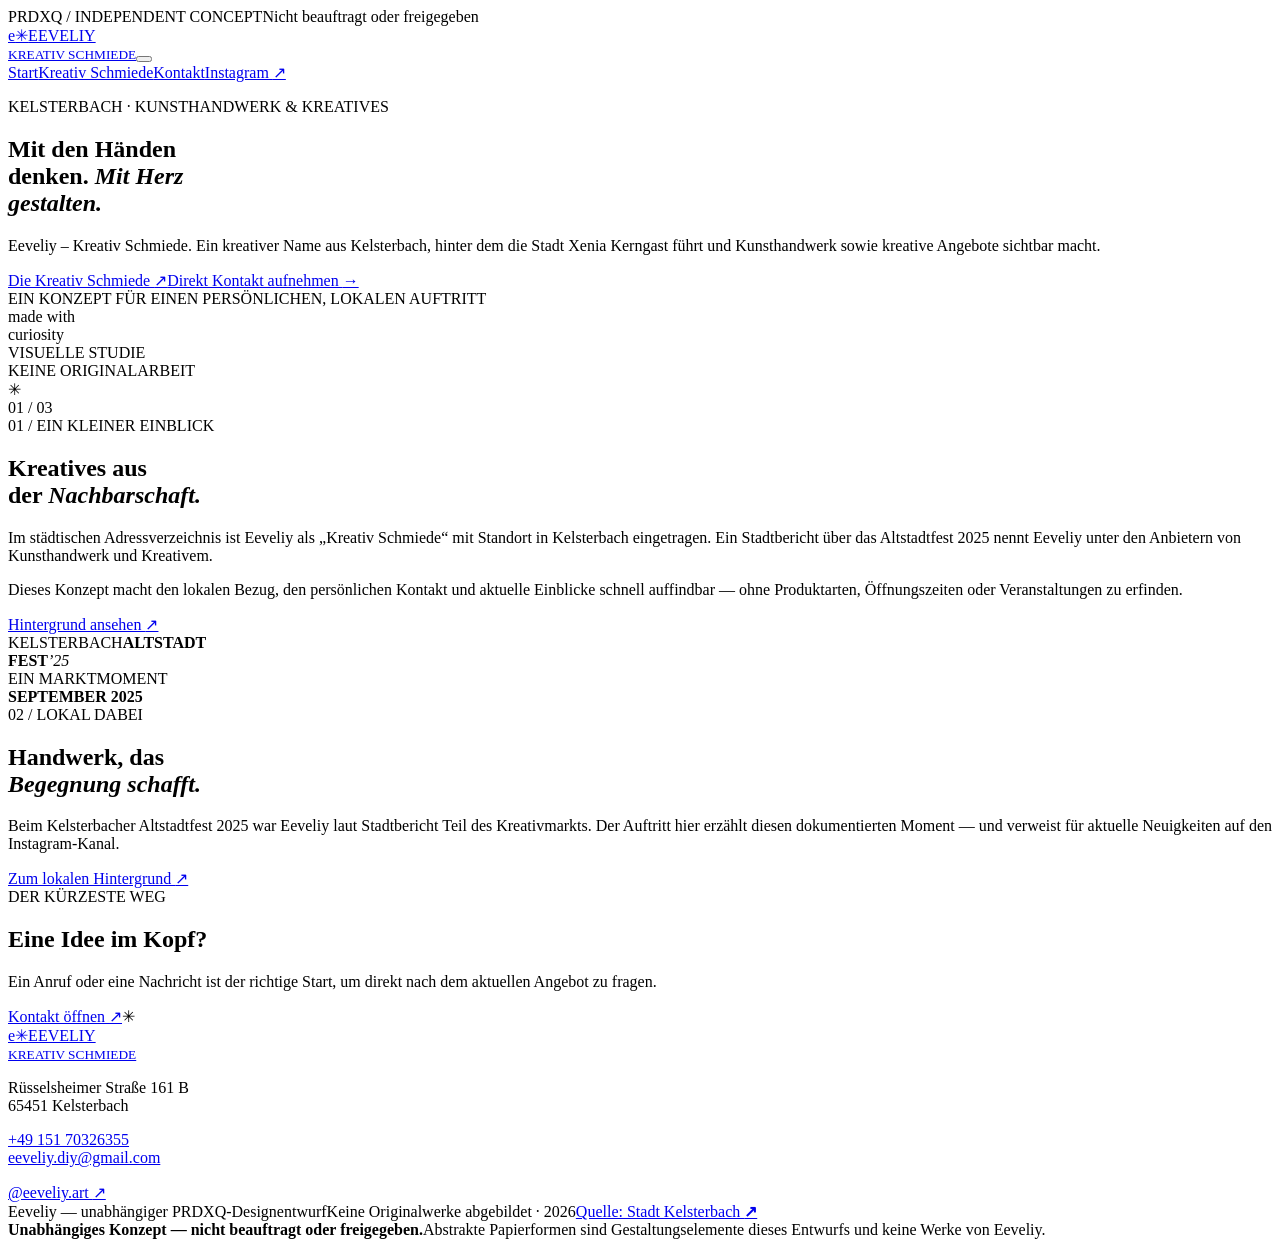
==== index.html @ 1a751668 "Add Eeveliy concept index.html" ====
<!doctype html>
<html lang="de">
<head><meta charset="utf-8"><meta name="viewport" content="width=device-width, initial-scale=1"><meta name="theme-color" content="#f5eadb"><meta name="description" content="Unabhängiges PRDXQ-Websitekonzept für Eeveliy – Kreativ Schmiede in Kelsterbach."><title>Eeveliy — Kreativ Schmiede | PRDXQ Konzept</title><link rel="icon" href="favicon.svg" type="image/svg+xml"><link rel="stylesheet" href="styles.css"></head>
<body><div class="concept-bar"><span>PRDXQ / INDEPENDENT CONCEPT</span><span>Nicht beauftragt oder freigegeben</span></div>
<header class="header"><a class="wordmark" href="index.html" aria-label="Eeveliy Startseite"><span class="wordmark-symbol">e<span>✳</span></span><span class="wordmark-name">EEVELIY<br><small>KREATIV SCHMIEDE</small></span></a><button class="menu-toggle" aria-expanded="false" aria-controls="main-nav" aria-label="Menü öffnen"><i></i><i></i></button><nav class="nav" id="main-nav" aria-label="Hauptnavigation"><a class="current" href="index.html">Start</a><a href="studio.html">Kreativ Schmiede</a><a href="kontakt.html">Kontakt</a><a class="nav-social" href="https://www.instagram.com/eeveliy.art/" target="_blank" rel="noopener">Instagram <span>↗</span></a></nav></header>
<main><section class="hero"><div class="hero-copy"><p class="eyebrow"><span class="dot"></span> KELSTERBACH · KUNSTHANDWERK & KREATIVES</p><h1>Mit den Händen<br>denken. <em>Mit Herz</em><br><em>gestalten.</em></h1><p class="hero-text">Eeveliy – Kreativ Schmiede. Ein kreativer Name aus Kelsterbach, hinter dem die Stadt Xenia Kerngast führt und Kunsthandwerk sowie kreative Angebote sichtbar macht.</p><div class="hero-links"><a class="button button-violet" href="studio.html">Die Kreativ Schmiede <span>↗</span></a><a class="link-arrow" href="kontakt.html">Direkt Kontakt aufnehmen <span>→</span></a></div><div class="hero-credit">EIN KONZEPT FÜR EINEN PERSÖNLICHEN, LOKALEN AUFTRITT</div></div><div class="hero-visual" aria-label="Abstrakte Illustration aus Papierformen, keine Originalarbeiten des Studios"><div class="sun-shape"></div><div class="paper paper-a"></div><div class="paper paper-b"></div><div class="paper paper-c"></div><div class="flower flower-one"><i></i><i></i><i></i><i></i><i></i><b></b></div><div class="flower flower-two"><i></i><i></i><i></i><i></i><i></i><b></b></div><div class="visual-scribble">made with<br>curiosity</div><div class="visual-note">VISUELLE STUDIE<br>KEINE ORIGINALARBEIT</div><span class="visual-star">✳</span></div><div class="hero-number">01 / 03</div></section>
<section class="manifesto"><div class="eyebrow eyebrow-dark">01 / EIN KLEINER EINBLICK</div><div class="manifesto-grid"><h2>Kreatives aus<br>der <em>Nachbarschaft.</em></h2><div><p>Im städtischen Adressverzeichnis ist Eeveliy als „Kreativ Schmiede“ mit Standort in Kelsterbach eingetragen. Ein Stadtbericht über das Altstadtfest 2025 nennt Eeveliy unter den Anbietern von Kunsthandwerk und Kreativem.</p><p>Dieses Konzept macht den lokalen Bezug, den persönlichen Kontakt und aktuelle Einblicke schnell auffindbar — ohne Produktarten, Öffnungszeiten oder Veranstaltungen zu erfinden.</p><a class="link-arrow link-dark" href="studio.html">Hintergrund ansehen <span>↗</span></a></div></div></section>
<section class="market-story"><div class="market-art"><div class="market-ticket"><span>KELSTERBACH</span><strong>ALTSTADT<br>FEST</strong><i>’25</i></div><div class="market-circle"></div><div class="market-flower"></div><div class="market-caption">EIN MARKTMOMENT<br><b>SEPTEMBER 2025</b></div></div><div class="market-copy"><div class="eyebrow eyebrow-dark">02 / LOKAL DABEI</div><h2>Handwerk, das<br><em>Begegnung schafft.</em></h2><p>Beim Kelsterbacher Altstadtfest 2025 war Eeveliy laut Stadtbericht Teil des Kreativmarkts. Der Auftritt hier erzählt diesen dokumentierten Moment — und verweist für aktuelle Neuigkeiten auf den Instagram-Kanal.</p><a class="button button-outline-dark" href="studio.html#markt">Zum lokalen Hintergrund <span>↗</span></a></div></section>
<section class="cta-band"><div><div class="eyebrow">DER KÜRZESTE WEG</div><h2>Eine Idee im Kopf?</h2><p>Ein Anruf oder eine Nachricht ist der richtige Start, um direkt nach dem aktuellen Angebot zu fragen.</p></div><a class="button button-cream" href="kontakt.html">Kontakt öffnen <span>↗</span></a><span class="cta-star">✳</span></section></main>
<footer class="footer"><div class="footer-top"><a class="wordmark wordmark-light" href="index.html"><span class="wordmark-symbol">e<span>✳</span></span><span class="wordmark-name">EEVELIY<br><small>KREATIV SCHMIEDE</small></span></a><p>Rüsselsheimer Straße 161 B<br>65451 Kelsterbach</p><p><a href="tel:+4915170326355">+49 151 70326355</a><br><a href="mailto:eeveliy.diy@gmail.com">eeveliy.diy@gmail.com</a></p><a class="footer-social" href="https://www.instagram.com/eeveliy.art/" target="_blank" rel="noopener">@eeveliy.art <span>↗</span></a></div><div class="footer-bottom"><span>Eeveliy — unabhängiger PRDXQ-Designentwurf</span><span>Keine Originalwerke abgebildet · 2026</span><a href="https://kelsterbach.de/Wirtschaft-Gewerbe/Branchen-und-Firmen/" target="_blank" rel="noopener">Quelle: Stadt Kelsterbach <b>↗</b></a></div></footer><aside class="concept-note"><strong>Unabhängiges Konzept — nicht beauftragt oder freigegeben.</strong><span>Abstrakte Papierformen sind Gestaltungselemente dieses Entwurfs und keine Werke von Eeveliy.</span></aside><script src="script.js" defer></script></body></html>
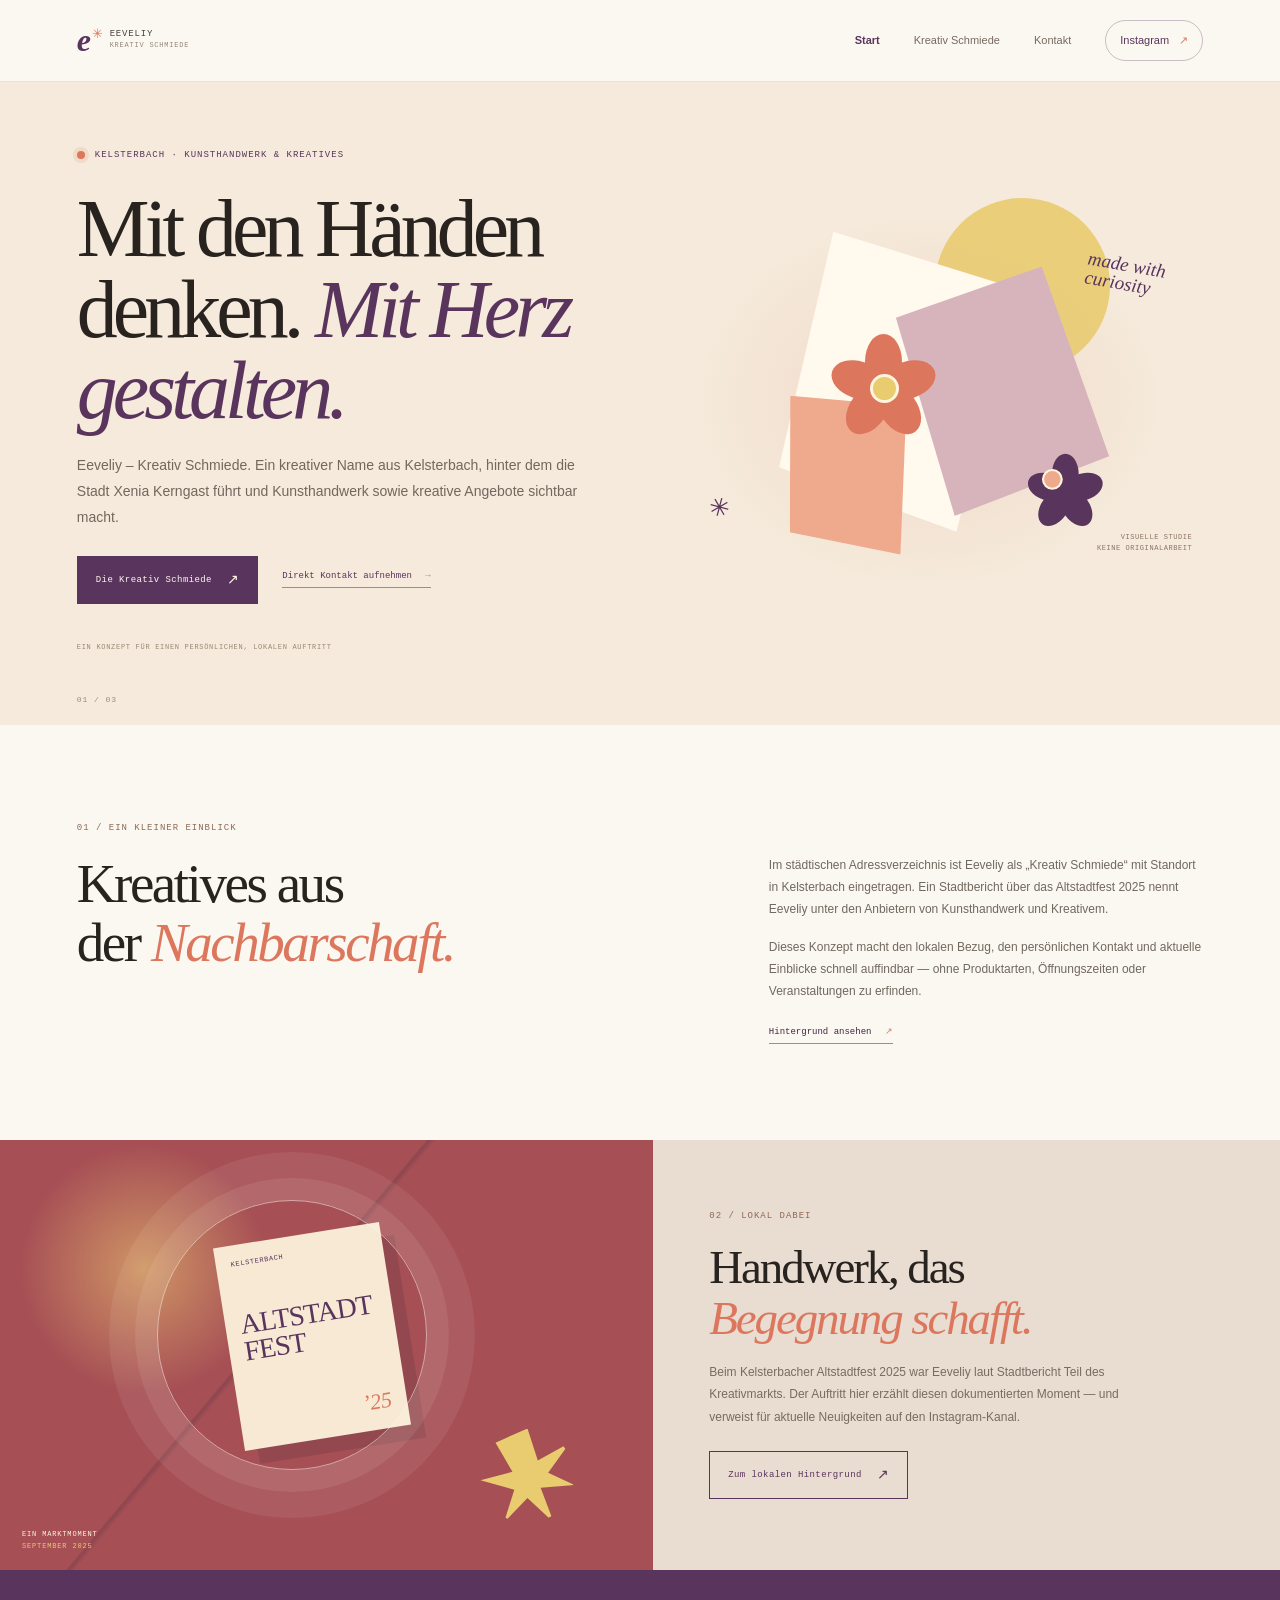
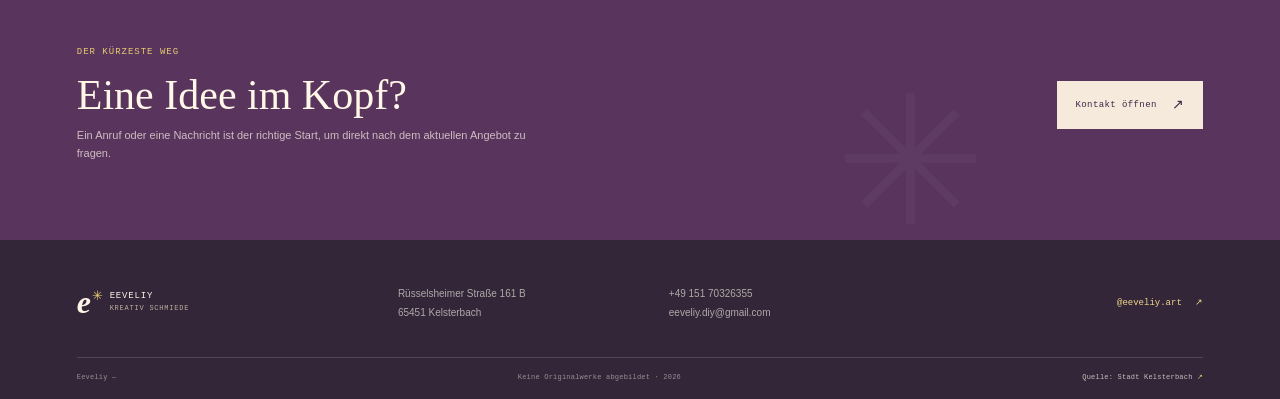
==== commit 026cb668: "Remove visible concept labels for client presentation" ====
--- a/index.html
+++ b/index.html
@@ -1,11 +1,11 @@
 <!doctype html>
 <html lang="de">
 <head><meta charset="utf-8"><meta name="viewport" content="width=device-width, initial-scale=1"><meta name="theme-color" content="#f5eadb"><meta name="description" content="Unabhängiges PRDXQ-Websitekonzept für Eeveliy – Kreativ Schmiede in Kelsterbach."><title>Eeveliy — Kreativ Schmiede | PRDXQ Konzept</title><link rel="icon" href="favicon.svg" type="image/svg+xml"><link rel="stylesheet" href="styles.css"></head>
-<body><div class="concept-bar"><span>PRDXQ / INDEPENDENT CONCEPT</span><span>Nicht beauftragt oder freigegeben</span></div>
+<body>
 <header class="header"><a class="wordmark" href="index.html" aria-label="Eeveliy Startseite"><span class="wordmark-symbol">e<span>✳</span></span><span class="wordmark-name">EEVELIY<br><small>KREATIV SCHMIEDE</small></span></a><button class="menu-toggle" aria-expanded="false" aria-controls="main-nav" aria-label="Menü öffnen"><i></i><i></i></button><nav class="nav" id="main-nav" aria-label="Hauptnavigation"><a class="current" href="index.html">Start</a><a href="studio.html">Kreativ Schmiede</a><a href="kontakt.html">Kontakt</a><a class="nav-social" href="https://www.instagram.com/eeveliy.art/" target="_blank" rel="noopener">Instagram <span>↗</span></a></nav></header>
 <main><section class="hero"><div class="hero-copy"><p class="eyebrow"><span class="dot"></span> KELSTERBACH · KUNSTHANDWERK & KREATIVES</p><h1>Mit den Händen<br>denken. <em>Mit Herz</em><br><em>gestalten.</em></h1><p class="hero-text">Eeveliy – Kreativ Schmiede. Ein kreativer Name aus Kelsterbach, hinter dem die Stadt Xenia Kerngast führt und Kunsthandwerk sowie kreative Angebote sichtbar macht.</p><div class="hero-links"><a class="button button-violet" href="studio.html">Die Kreativ Schmiede <span>↗</span></a><a class="link-arrow" href="kontakt.html">Direkt Kontakt aufnehmen <span>→</span></a></div><div class="hero-credit">EIN KONZEPT FÜR EINEN PERSÖNLICHEN, LOKALEN AUFTRITT</div></div><div class="hero-visual" aria-label="Abstrakte Illustration aus Papierformen, keine Originalarbeiten des Studios"><div class="sun-shape"></div><div class="paper paper-a"></div><div class="paper paper-b"></div><div class="paper paper-c"></div><div class="flower flower-one"><i></i><i></i><i></i><i></i><i></i><b></b></div><div class="flower flower-two"><i></i><i></i><i></i><i></i><i></i><b></b></div><div class="visual-scribble">made with<br>curiosity</div><div class="visual-note">VISUELLE STUDIE<br>KEINE ORIGINALARBEIT</div><span class="visual-star">✳</span></div><div class="hero-number">01 / 03</div></section>
 <section class="manifesto"><div class="eyebrow eyebrow-dark">01 / EIN KLEINER EINBLICK</div><div class="manifesto-grid"><h2>Kreatives aus<br>der <em>Nachbarschaft.</em></h2><div><p>Im städtischen Adressverzeichnis ist Eeveliy als „Kreativ Schmiede“ mit Standort in Kelsterbach eingetragen. Ein Stadtbericht über das Altstadtfest 2025 nennt Eeveliy unter den Anbietern von Kunsthandwerk und Kreativem.</p><p>Dieses Konzept macht den lokalen Bezug, den persönlichen Kontakt und aktuelle Einblicke schnell auffindbar — ohne Produktarten, Öffnungszeiten oder Veranstaltungen zu erfinden.</p><a class="link-arrow link-dark" href="studio.html">Hintergrund ansehen <span>↗</span></a></div></div></section>
 <section class="market-story"><div class="market-art"><div class="market-ticket"><span>KELSTERBACH</span><strong>ALTSTADT<br>FEST</strong><i>’25</i></div><div class="market-circle"></div><div class="market-flower"></div><div class="market-caption">EIN MARKTMOMENT<br><b>SEPTEMBER 2025</b></div></div><div class="market-copy"><div class="eyebrow eyebrow-dark">02 / LOKAL DABEI</div><h2>Handwerk, das<br><em>Begegnung schafft.</em></h2><p>Beim Kelsterbacher Altstadtfest 2025 war Eeveliy laut Stadtbericht Teil des Kreativmarkts. Der Auftritt hier erzählt diesen dokumentierten Moment — und verweist für aktuelle Neuigkeiten auf den Instagram-Kanal.</p><a class="button button-outline-dark" href="studio.html#markt">Zum lokalen Hintergrund <span>↗</span></a></div></section>
 <section class="cta-band"><div><div class="eyebrow">DER KÜRZESTE WEG</div><h2>Eine Idee im Kopf?</h2><p>Ein Anruf oder eine Nachricht ist der richtige Start, um direkt nach dem aktuellen Angebot zu fragen.</p></div><a class="button button-cream" href="kontakt.html">Kontakt öffnen <span>↗</span></a><span class="cta-star">✳</span></section></main>
-<footer class="footer"><div class="footer-top"><a class="wordmark wordmark-light" href="index.html"><span class="wordmark-symbol">e<span>✳</span></span><span class="wordmark-name">EEVELIY<br><small>KREATIV SCHMIEDE</small></span></a><p>Rüsselsheimer Straße 161 B<br>65451 Kelsterbach</p><p><a href="tel:+4915170326355">+49 151 70326355</a><br><a href="mailto:eeveliy.diy@gmail.com">eeveliy.diy@gmail.com</a></p><a class="footer-social" href="https://www.instagram.com/eeveliy.art/" target="_blank" rel="noopener">@eeveliy.art <span>↗</span></a></div><div class="footer-bottom"><span>Eeveliy — unabhängiger PRDXQ-Designentwurf</span><span>Keine Originalwerke abgebildet · 2026</span><a href="https://kelsterbach.de/Wirtschaft-Gewerbe/Branchen-und-Firmen/" target="_blank" rel="noopener">Quelle: Stadt Kelsterbach <b>↗</b></a></div></footer><aside class="concept-note"><strong>Unabhängiges Konzept — nicht beauftragt oder freigegeben.</strong><span>Abstrakte Papierformen sind Gestaltungselemente dieses Entwurfs und keine Werke von Eeveliy.</span></aside><script src="script.js" defer></script></body></html>
+<footer class="footer"><div class="footer-top"><a class="wordmark wordmark-light" href="index.html"><span class="wordmark-symbol">e<span>✳</span></span><span class="wordmark-name">EEVELIY<br><small>KREATIV SCHMIEDE</small></span></a><p>Rüsselsheimer Straße 161 B<br>65451 Kelsterbach</p><p><a href="tel:+4915170326355">+49 151 70326355</a><br><a href="mailto:eeveliy.diy@gmail.com">eeveliy.diy@gmail.com</a></p><a class="footer-social" href="https://www.instagram.com/eeveliy.art/" target="_blank" rel="noopener">@eeveliy.art <span>↗</span></a></div><div class="footer-bottom"><span>Eeveliy — </span><span>Keine Originalwerke abgebildet · 2026</span><a href="https://kelsterbach.de/Wirtschaft-Gewerbe/Branchen-und-Firmen/" target="_blank" rel="noopener">Quelle: Stadt Kelsterbach <b>↗</b></a></div></footer><script src="script.js" defer></script></body></html>
 
--- a/styles.css
+++ b/styles.css
@@ -0,0 +1,11 @@
+:root{--ink:#28231f;--plum:#59345d;--plum-dark:#402646;--coral:#dc775e;--coral-light:#efaa8d;--lemon:#e9cb70;--cream:#f5eadb;--paper:#fbf8f1;--muted:#81756b;--line:#dfd5c8;--max:1220px;--serif:'Iowan Old Style','Palatino Linotype',Georgia,serif;--sans:'Trebuchet MS',Arial,sans-serif;--mono:Consolas,'Courier New',monospace}
+*{box-sizing:border-box}html{scroll-behavior:smooth;scroll-padding-top:100px}body{margin:0;background:var(--paper);color:var(--ink);font:15px/1.65 var(--sans);-webkit-font-smoothing:antialiased}a{color:inherit;text-decoration:none}button{font:inherit}::selection{background:var(--lemon);color:var(--plum-dark)}.concept-bar{min-height:28px;background:var(--plum);color:#fff9ef;display:flex;justify-content:center;align-items:center;gap:16px;padding:4px 16px;font:8px var(--mono);letter-spacing:.09em;text-transform:uppercase}.concept-bar span+span:before{content:'✳';margin-right:16px;color:var(--lemon)}.header{height:82px;padding:0 max(calc((100vw - var(--max))/2),6vw);display:flex;align-items:center;justify-content:space-between;border-bottom:1px solid rgba(64,38,70,.1);background:rgba(251,248,241,.94);backdrop-filter:blur(14px);position:relative;z-index:5}.wordmark{display:flex;align-items:center;gap:10px}.wordmark-symbol{font:700 32px/.9 var(--serif);font-style:italic;color:var(--plum);letter-spacing:-.1em}.wordmark-symbol span{font:13px var(--sans);font-style:normal;color:var(--coral);vertical-align:top;margin-left:4px}.wordmark-name{font:9px/1.3 var(--mono);letter-spacing:.09em;color:#4a3e40}.wordmark-name small{font-size:7px;color:#95877a;letter-spacing:.11em}.nav{display:flex;align-items:center;gap:34px}.nav>a{font-size:11px;color:#756a61;transition:color .2s}.nav>a:hover,.nav>a.current{color:var(--plum);font-weight:bold}.nav .nav-social{border:1px solid rgba(89,52,93,.3);padding:10px 14px;border-radius:30px;color:var(--plum)}.nav-social span{color:var(--coral);margin-left:7px}.menu-toggle{display:none}
+.hero{min-height:615px;padding:68px max(calc((100vw - var(--max))/2),6vw) 74px;background:var(--cream);display:grid;grid-template-columns:1fr .95fr;align-items:center;position:relative;overflow:hidden}.hero-copy{position:relative;z-index:2;max-width:590px}.eyebrow{font:9px var(--mono);letter-spacing:.11em;color:var(--plum);display:flex;align-items:center;gap:10px;text-transform:uppercase}.dot{width:8px;height:8px;border-radius:50%;background:var(--coral);display:inline-block;box-shadow:0 0 0 4px rgba(220,119,94,.14)}h1,h2,h3,p{margin-top:0}h1{font:500 clamp(53px,6.4vw,83px)/.99 var(--serif);letter-spacing:-.06em;margin:28px 0 22px}h1 em,h2 em{font-style:italic;color:var(--plum)}.hero-text{font-size:14px;line-height:1.85;color:#73675e;max-width:510px;margin-bottom:25px}.hero-links{display:flex;align-items:center;gap:24px}.button{min-height:48px;display:inline-flex;align-items:center;gap:15px;padding:14px 18px;border:1px solid transparent;font:9px var(--mono);letter-spacing:.045em;transition:transform .2s,background .2s}.button:hover{transform:translateY(-2px)}.button span{font-size:14px}.button-violet{background:var(--plum);color:#fff8ed}.button-violet:hover{background:#704674}.button-outline-dark{border-color:var(--plum);color:var(--plum);background:transparent}.button-outline-dark:hover{background:rgba(89,52,93,.07)}.button-cream{background:var(--cream);color:var(--plum-dark)}.button-cream:hover{background:#fff}.link-arrow{font:9px var(--mono);border-bottom:1px solid var(--coral);padding-bottom:6px;color:var(--plum)}.link-arrow span{margin-left:8px;color:var(--coral)}.link-dark{color:var(--plum-dark)}.hero-credit{font:7px var(--mono);letter-spacing:.1em;color:#9a8875;margin-top:39px}.hero-number{position:absolute;left:max(calc((100vw - var(--max))/2),6vw);bottom:21px;font:8px var(--mono);letter-spacing:.12em;color:#9c8d7d}.hero-visual{height:440px;position:relative;margin-left:0;isolation:isolate}.hero-visual:before{content:'';position:absolute;inset:4%;background:radial-gradient(ellipse at center,rgba(220,119,94,.16),transparent 65%);z-index:-2}.sun-shape{position:absolute;width:175px;height:175px;border-radius:50%;background:var(--lemon);top:4%;right:17%;opacity:.9}.paper{position:absolute;filter:drop-shadow(12px 14px 0 rgba(64,38,70,.06));}.paper-a{width:210px;height:280px;left:25%;top:14%;background:#fff9ee;clip-path:polygon(10% 0,100% 11%,88% 100%,0 86%);transform:rotate(8deg)}.paper-b{width:192px;height:235px;left:46%;top:21%;background:#d7b4bc;clip-path:polygon(0 13%,79% 0,100% 84%,16% 100%);transform:rotate(-8deg)}.paper-c{width:125px;height:166px;left:24%;top:48%;background:var(--coral-light);clip-path:polygon(8% 0,100% 11%,87% 100%,0 82%);transform:rotate(-4deg)}.flower{position:absolute;border-radius:50%;width:108px;height:108px;left:32%;top:35%;display:grid;place-items:center;animation:float 7s ease-in-out infinite}.flower i{position:absolute;width:37px;height:55px;background:var(--coral);border-radius:80% 80% 40% 40%;left:35px;top:0;transform-origin:50% 54px}.flower i:nth-child(2){transform:rotate(72deg)}.flower i:nth-child(3){transform:rotate(144deg)}.flower i:nth-child(4){transform:rotate(216deg)}.flower i:nth-child(5){transform:rotate(288deg)}.flower b{position:relative;width:29px;height:29px;border-radius:50%;background:var(--lemon);border:3px solid #fff4dc}.flower-two{width:70px;height:70px;left:66%;top:60%;transform:scale(.72);animation-delay:-3s}.flower-two i{background:var(--plum)}.flower-two b{background:var(--coral-light)}.visual-scribble{position:absolute;right:7%;top:17%;font:italic 19px/1 var(--serif);color:var(--plum);transform:rotate(10deg)}.visual-note{position:absolute;right:2%;bottom:15%;font:7px/1.6 var(--mono);letter-spacing:.08em;color:#8b7566;text-align:right}.visual-star{position:absolute;left:10%;bottom:21%;font-size:25px;color:var(--plum);transform:rotate(15deg)}@keyframes float{0%,100%{transform:translateY(0) rotate(-4deg)}50%{transform:translateY(-8px) rotate(3deg)}}
+.manifesto{padding:98px max(calc((100vw - var(--max))/2),6vw);background:var(--paper)}.eyebrow-dark{color:#8e6a56}.manifesto-grid{display:grid;grid-template-columns:1fr .78fr;gap:12%;align-items:start;margin-top:21px}.manifesto h2,.market-copy h2,.fact-title h2,.record-copy h2,.studio-boundary h2{font:500 clamp(39px,4.3vw,57px)/1.08 var(--serif);letter-spacing:-.045em;margin:0}.manifesto h2 em,.market-copy h2 em,.fact-title h2 em,.record-copy h2 em,.studio-boundary h2 em{color:var(--coral);}.manifesto-grid>div p{font-size:12px;line-height:1.85;color:#71685f;margin-bottom:15px}.manifesto-grid .link-arrow{margin-top:4px}.market-story{display:grid;grid-template-columns:1.02fr .98fr;min-height:430px;background:#e9dcd1}.market-art{position:relative;overflow:hidden;background:#a64f55;min-height:380px}.market-art:before{content:'';position:absolute;inset:0;background:radial-gradient(circle at 22% 30%,rgba(241,207,114,.55),transparent 21%),linear-gradient(130deg,transparent 42%,rgba(61,40,58,.24) 42.3%,transparent 43%)}.market-circle{position:absolute;width:270px;height:270px;border:1px solid rgba(255,249,239,.52);border-radius:50%;top:14%;left:24%;box-shadow:0 0 0 22px rgba(255,249,239,.08),0 0 0 48px rgba(255,249,239,.07)}.market-ticket{position:absolute;top:22%;left:35%;width:168px;height:205px;background:#f7e9d3;transform:rotate(-9deg);box-shadow:13px 15px 0 rgba(56,35,48,.17);display:flex;flex-direction:column;justify-content:space-between;padding:15px;color:var(--plum)}.market-ticket span{font:7px var(--mono);letter-spacing:.09em}.market-ticket strong{font:500 28px/.94 var(--serif);letter-spacing:-.03em}.market-ticket i{align-self:end;font:italic 22px var(--serif);color:var(--coral)}.market-flower{position:absolute;right:12%;bottom:11%;width:94px;height:94px;border-radius:50%;background:var(--lemon);clip-path:polygon(50% 0,61% 34%,95% 15%,72% 47%,100% 60%,64% 63%,78% 100%,50% 74%,25% 100%,36% 65%,0 55%,34% 46%,16% 15%)}.market-caption{position:absolute;bottom:18px;left:22px;color:#fff3e5;font:7px/1.6 var(--mono);letter-spacing:.12em}.market-caption b{font-weight:400;color:var(--lemon)}.market-copy{align-self:center;padding:65px 9%}.market-copy h2{font-size:47px;margin:21px 0 18px}.market-copy p{font-size:12px;line-height:1.85;color:#786c61;max-width:440px;margin-bottom:23px}.cta-band{min-height:270px;display:flex;align-items:center;justify-content:space-between;gap:25px;background:var(--plum);color:#fff7e8;padding:55px max(calc((100vw - var(--max))/2),6vw);position:relative;overflow:hidden}.cta-band .eyebrow{color:var(--lemon)}.cta-band h2{font:500 42px/1.1 var(--serif);margin:15px 0 8px}.cta-band p{font-size:11px;color:rgba(255,248,237,.7);margin:0;max-width:450px}.cta-star{position:absolute;right:23%;bottom:-70px;font-size:180px;color:rgba(255,255,255,.035)}.footer{background:#322638;color:#f8eddf;padding:44px max(calc((100vw - var(--max))/2),6vw) 18px}.footer-top{display:grid;grid-template-columns:1.2fr 1fr 1.25fr .8fr;gap:20px;align-items:center;padding-bottom:35px}.wordmark-light .wordmark-symbol,.wordmark-light .wordmark-name{color:#fff4e7}.wordmark-light .wordmark-symbol span{color:var(--lemon)}.wordmark-light .wordmark-name small{color:#c0ad9c}.footer-top p{font-size:10px;line-height:1.9;color:rgba(255,248,237,.62);margin:0}.footer-top p a:hover,.footer-social:hover{color:var(--lemon)}.footer-social{font:9px var(--mono);justify-self:end;color:#f2d58b}.footer-social span{margin-left:8px}.footer-bottom{border-top:1px solid rgba(255,255,255,.14);display:flex;justify-content:space-between;gap:18px;padding-top:15px;font:7px var(--mono);letter-spacing:.03em;color:rgba(255,248,237,.5)}.footer-bottom a{color:rgba(255,248,237,.73)}.footer-bottom b{color:var(--lemon);font-weight:400}.concept-note{background:#28202d;color:rgba(255,248,237,.61);padding:12px max(calc((100vw - var(--max))/2),6vw);display:flex;align-items:center;gap:14px;font:7px/1.5 var(--mono)}.concept-note strong{color:var(--lemon);font-weight:400;white-space:nowrap;letter-spacing:.06em;text-transform:uppercase}
+.subhero{background:var(--cream);padding:61px max(calc((100vw - var(--max))/2),6vw) 50px;display:grid;grid-template-columns:1fr .9fr;align-items:center;min-height:470px;overflow:hidden}.subhero h1{font-size:70px;margin:24px 0 18px}.subhero .hero-text{max-width:450px}.breadcrumb{display:flex;gap:10px;font:8px var(--mono);color:#958476;margin-top:23px}.breadcrumb a{color:var(--plum)}.breadcrumb span:nth-child(2){color:var(--coral)}.studio-graphic{height:330px;position:relative;background:#ede0cf;overflow:hidden;border:1px solid rgba(89,52,93,.16)}.studio-graphic:before{content:'';position:absolute;inset:0;background-image:linear-gradient(rgba(89,52,93,.06) 1px,transparent 1px),linear-gradient(90deg,rgba(89,52,93,.06) 1px,transparent 1px);background-size:28px 28px}.ink-circle{width:190px;height:190px;background:var(--plum);border-radius:50%;position:absolute;left:28%;top:19%;box-shadow:40px 27px 0 -9px var(--coral),-53px 40px 0 -14px var(--lemon)}.studio-ribbon{position:absolute;font:8px var(--mono);letter-spacing:.16em;color:#fff3de;background:var(--coral);padding:8px 13px;transform:rotate(-13deg)}.ribbon-one{top:22%;left:14%}.ribbon-two{right:9%;bottom:23%;background:var(--plum);transform:rotate(8deg)}.studio-stamp{position:absolute;right:20%;top:26%;width:73px;height:73px;border:1px solid var(--lemon);border-radius:50%;display:grid;place-content:center;text-align:center;font:8px/1.15 var(--mono);color:var(--cream);transform:rotate(10deg)}.studio-stamp b{font-size:16px;color:var(--lemon)}.studio-gridline{position:absolute;bottom:0;left:13%;width:75%;height:1px;background:rgba(89,52,93,.5)}.studio-facts{padding:91px max(calc((100vw - var(--max))/2),6vw);display:grid;grid-template-columns:.8fr 1fr;gap:12%}.fact-title h2{margin-top:20px}.facts-list{border-top:1px solid var(--line)}.fact-row{display:grid;grid-template-columns:38px 1fr;gap:15px;padding:18px 0;border-bottom:1px solid var(--line)}.fact-row>span{font:9px var(--mono);color:var(--coral);padding-top:3px}.fact-row b{font:500 16px var(--serif);color:var(--plum-dark)}.fact-row p{font-size:11px;color:#7a6f65;margin:6px 0 0;line-height:1.7}.market-record{background:#e7dcd1;display:grid;grid-template-columns:.55fr 1fr .7fr;align-items:center;gap:5%;padding:68px max(calc((100vw - var(--max))/2),6vw)}.record-date{display:flex;flex-direction:column;gap:7px;color:#8b7466;font:8px var(--mono);letter-spacing:.09em}.record-date b{font:500 62px/1 var(--serif);color:var(--plum)}.record-copy h2{font-size:43px;margin:17px 0}.record-copy p{font-size:11px;line-height:1.85;color:#76695f;max-width:510px}.record-art{height:220px;position:relative;background:#d38566;overflow:hidden}.record-oval{position:absolute;border:1px solid rgba(255,249,239,.7);border-radius:50%}.oval-one{width:230px;height:110px;left:4%;top:25%;transform:rotate(38deg)}.oval-two{width:230px;height:110px;right:2%;bottom:15%;transform:rotate(-31deg)}.record-art span{position:absolute;left:24%;top:36%;font:8px/1.7 var(--mono);letter-spacing:.16em;color:#fff5e5;transform:rotate(-5deg)}.studio-boundary{padding:77px max(calc((100vw - var(--max))/2),6vw);display:grid;grid-template-columns:55px 1fr auto;gap:25px;align-items:center}.boundary-icon{font-size:25px;color:var(--coral)}.studio-boundary h2{font-size:35px;margin:17px 0}.studio-boundary p{font-size:11px;line-height:1.8;color:#756a60;max-width:700px;margin:0}.studio-boundary .button{white-space:nowrap}
+.contact-hero{background:var(--cream);padding:62px max(calc((100vw - var(--max))/2),6vw);display:flex;justify-content:space-between;align-items:center;min-height:355px}.contact-hero h1{font-size:67px;margin:25px 0 15px}.contact-hero .hero-text{font-size:12px;max-width:500px}.contact-doodle{width:152px;height:152px;border:1px solid rgba(89,52,93,.27);border-radius:50%;display:grid;place-items:center;position:relative;margin-right:11%}.contact-doodle:after{content:'';position:absolute;inset:-13px;border:1px solid rgba(89,52,93,.12);border-radius:50%}.contact-doodle>span{font:italic 29px var(--serif);color:var(--plum);transform:rotate(-13deg);z-index:1}.doodle-flower{position:absolute;right:-19px;top:-12px;width:45px;height:45px}.doodle-flower i{position:absolute;width:13px;height:23px;border-radius:50%;background:var(--coral);left:16px;top:0;transform-origin:50% 24px}.doodle-flower i:nth-child(2){transform:rotate(72deg)}.doodle-flower i:nth-child(3){transform:rotate(144deg)}.doodle-flower i:nth-child(4){transform:rotate(216deg)}.doodle-flower i:nth-child(5){transform:rotate(288deg)}.doodle-flower b{position:absolute;width:12px;height:12px;border-radius:50%;background:var(--lemon);left:16px;top:15px}.contact-layout{padding:76px max(calc((100vw - var(--max))/2),6vw);display:grid;grid-template-columns:.9fr 1fr;gap:11%}.contact-list .eyebrow{margin-bottom:17px}.contact-row{padding:18px 0;border-bottom:1px solid var(--line)}.contact-row>span{font:8px var(--mono);letter-spacing:.1em;color:#9c7058;display:block;margin-bottom:8px}.contact-row>a{font:500 18px var(--serif);color:var(--plum-dark)}.contact-row>a b{font:12px var(--mono);color:var(--coral);margin-left:9px}.contact-row p{font:12px/1.8 var(--sans);color:#6e635a;margin:0}.map-link{display:flex;align-items:center;justify-content:space-between;padding:15px 0;border-bottom:1px solid var(--coral);font:9px var(--mono);color:var(--plum)}.map-link span{font-size:14px;color:var(--coral)}.small-note{font:8px/1.7 var(--mono);color:#998c80;margin-top:11px}.contact-side{display:flex;flex-direction:column;gap:18px}.side-paper{height:245px;background:#dba27e;position:relative;padding:19px;color:var(--plum);overflow:hidden}.side-paper:before{content:'';position:absolute;width:210px;height:210px;border:1px solid rgba(89,52,93,.28);border-radius:50%;right:-28px;top:40px;box-shadow:0 0 0 18px rgba(89,52,93,.05),0 0 0 42px rgba(89,52,93,.04)}.side-paper>span,.side-paper small{font:7px var(--mono);letter-spacing:.1em}.side-paper>b{position:absolute;left:27px;top:82px;font:italic 31px/1.1 var(--serif)}.side-paper>i{position:absolute;right:31%;top:26%;font-style:normal;font-size:40px;color:var(--lemon)}.side-paper small{position:absolute;left:19px;bottom:16px}.side-note{padding:18px 20px;background:#eee5d9;border-left:3px solid var(--coral)}.side-note>span{font:8px var(--mono);letter-spacing:.09em;color:#9b7059}.side-note p{font-size:10px;line-height:1.75;color:#796c62;margin:10px 0 0}.last-note{background:#f1e7d8;padding:50px max(calc((100vw - var(--max))/2),6vw)}.last-note>p{font-size:12px;line-height:1.8;color:#746a60;max-width:770px;margin:18px 0 0}.last-note .link-arrow{margin-top:5px}
+@media(max-width:950px){.header{padding:0 5vw}.nav{gap:20px}.hero,.subhero,.contact-hero{padding-left:5vw;padding-right:5vw}.hero{grid-template-columns:1fr .8fr}.hero-visual{transform:scale(.9);transform-origin:center right;margin-right:-8vw}.manifesto,.market-story,.cta-band,.footer,.studio-facts,.market-record,.studio-boundary,.contact-layout,.last-note{padding-left:5vw;padding-right:5vw}.market-copy{padding:50px 7%}.market-record{grid-template-columns:.4fr 1fr .65fr;gap:3%}.footer-top{grid-template-columns:1.2fr 1fr 1.1fr .75fr}.subhero{grid-template-columns:1fr .75fr}.studio-graphic{margin-left:5%}.concept-note{padding-left:5vw;padding-right:5vw}}
+@media(max-width:680px){.concept-bar{font-size:7px;gap:6px;letter-spacing:.04em;padding:5px}.concept-bar span+span:before{margin-right:6px}.header{height:70px;padding:0 19px}.wordmark-symbol{font-size:27px}.wordmark-name{font-size:8px}.menu-toggle{display:flex;width:40px;height:40px;background:transparent;border:1px solid rgba(89,52,93,.27);border-radius:50%;align-items:center;justify-content:center;flex-direction:column;gap:5px}.menu-toggle i{width:15px;height:1px;background:var(--plum);transition:transform .2s}.menu-toggle[aria-expanded=true] i:first-child{transform:translateY(3px) rotate(45deg)}.menu-toggle[aria-expanded=true] i+ i{transform:translateY(-3px) rotate(-45deg)}.nav{position:absolute;top:69px;left:0;right:0;background:rgba(251,248,241,.98);display:flex;flex-direction:column;align-items:stretch;gap:0;padding:0 19px;max-height:0;overflow:hidden;transition:max-height .25s,padding .25s;border-bottom:1px solid transparent}.nav.is-open{max-height:330px;padding:8px 19px 17px;border-color:rgba(89,52,93,.15)}.nav>a{padding:12px 2px;border-bottom:1px solid rgba(89,52,93,.1);font-size:13px}.nav .nav-social{border:0;border-bottom:1px solid rgba(89,52,93,.1);padding:12px 2px;border-radius:0}.nav .nav-social span{float:right}.menu-lock{overflow:hidden}.hero{display:flex;flex-direction:column;align-items:stretch;padding:53px 21px 50px;min-height:0}.hero h1{font-size:clamp(50px,13vw,70px);margin:23px 0 18px}.hero-text{font-size:12px;line-height:1.8}.hero-links{flex-direction:column;align-items:flex-start;gap:17px}.hero-credit{margin-top:24px;font-size:6px}.hero-visual{height:295px;margin:14px -21px -20px 0;transform:none}.sun-shape{width:120px;height:120px;right:13%;top:2%}.paper-a{width:155px;height:207px;left:21%;top:14%}.paper-b{width:142px;height:174px;left:44%;top:20%}.paper-c{width:93px;height:123px;left:20%;top:48%}.flower{transform:scale(.76);left:27%;top:31%}.flower-two{left:63%;top:58%;transform:scale(.6)}.visual-scribble{font-size:15px;right:5%}.visual-note{font-size:6px;right:3%;bottom:12%}.visual-star{left:9%;bottom:16%;font-size:19px}.hero-number{left:21px;bottom:12px;font-size:7px}.manifesto{padding:67px 21px}.manifesto-grid{grid-template-columns:1fr;gap:20px;margin-top:18px}.manifesto h2,.market-copy h2,.fact-title h2,.record-copy h2{font-size:40px}.manifesto-grid>div p{font-size:11px}.market-story{grid-template-columns:1fr}.market-art{min-height:290px}.market-ticket{width:143px;height:174px;left:33%;top:20%}.market-ticket strong{font-size:24px}.market-copy{padding:41px 21px 50px}.market-copy p{font-size:11px}.cta-band{min-height:0;padding:44px 21px 49px;display:block}.cta-band h2{font-size:37px}.cta-band p{font-size:10px;max-width:290px}.cta-band .button{margin-top:24px}.cta-star{right:-6%;bottom:-88px;font-size:145px}.footer{padding:33px 21px 15px}.footer-top{grid-template-columns:1fr 1fr;gap:21px 11px;padding-bottom:25px}.footer-top .wordmark{grid-column:1/-1}.footer-social{justify-self:start}.footer-top p{font-size:9px}.footer-bottom{flex-direction:column;gap:8px;font-size:7px}.concept-note{display:block;padding:11px 21px;font-size:7px}.concept-note strong{display:block;margin-bottom:4px;white-space:normal}.subhero{display:block;padding:50px 21px 33px}.subhero h1{font-size:59px}.studio-graphic{height:245px;margin:28px 0 0}.ink-circle{width:145px;height:145px;left:25%;top:20%}.studio-stamp{width:61px;height:61px;right:17%;top:28%;font-size:7px}.studio-facts{display:block;padding:65px 21px}.fact-title{margin-bottom:26px}.fact-title h2{margin-top:16px}.fact-row{grid-template-columns:30px 1fr;padding:16px 0}.fact-row b{font-size:15px}.market-record{grid-template-columns:1fr 1fr;padding:48px 21px;gap:20px}.record-date b{font-size:47px}.record-date{gap:6px}.record-copy{grid-column:1/-1;grid-row:2}.record-copy h2{font-size:39px}.record-art{grid-column:2;grid-row:1;height:142px}.record-art span{font-size:6px;left:20%;top:33%}.studio-boundary{grid-template-columns:30px 1fr;padding:52px 21px;gap:13px;align-items:start}.studio-boundary h2{font-size:29px}.studio-boundary p{font-size:10px}.studio-boundary .button{grid-column:2;justify-self:start;margin-top:9px}.contact-hero{padding:51px 21px 43px;min-height:0}.contact-hero h1{font-size:57px}.contact-hero .hero-text{font-size:11px}.contact-doodle{display:none}.contact-layout{grid-template-columns:1fr;gap:35px;padding:56px 21px 45px}.contact-row>a{font-size:17px}.side-paper{height:215px}.side-paper>b{font-size:28px}.last-note{padding:38px 21px 50px}.last-note>p{font-size:11px}}
+@media(max-width:370px){.hero h1{font-size:47px}.concept-bar{font-size:6px}.hero-visual{height:255px}.paper-a{left:18%}.paper-b{left:42%}.studio-boundary h2{font-size:26px}}
+@media(prefers-reduced-motion:reduce){*,*::before,*::after{scroll-behavior:auto!important;animation:none!important;transition:none!important}}
+
